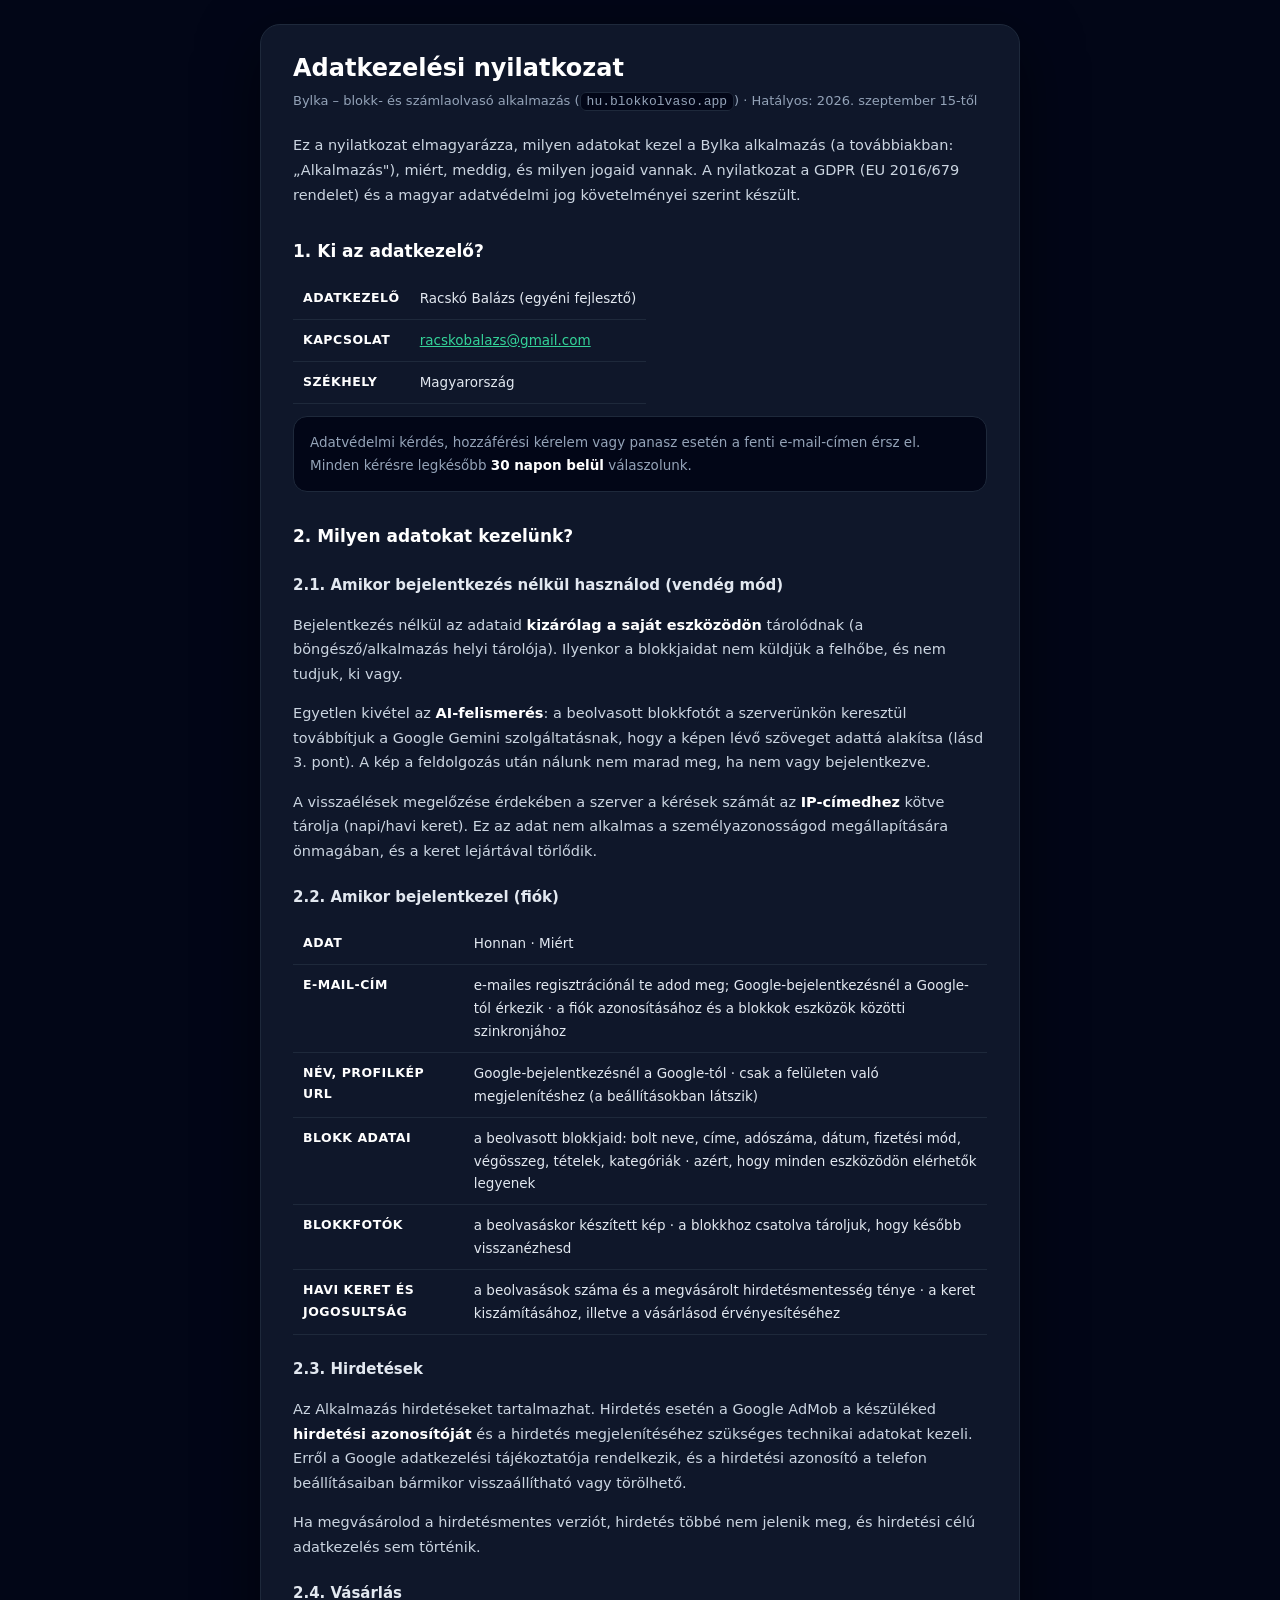
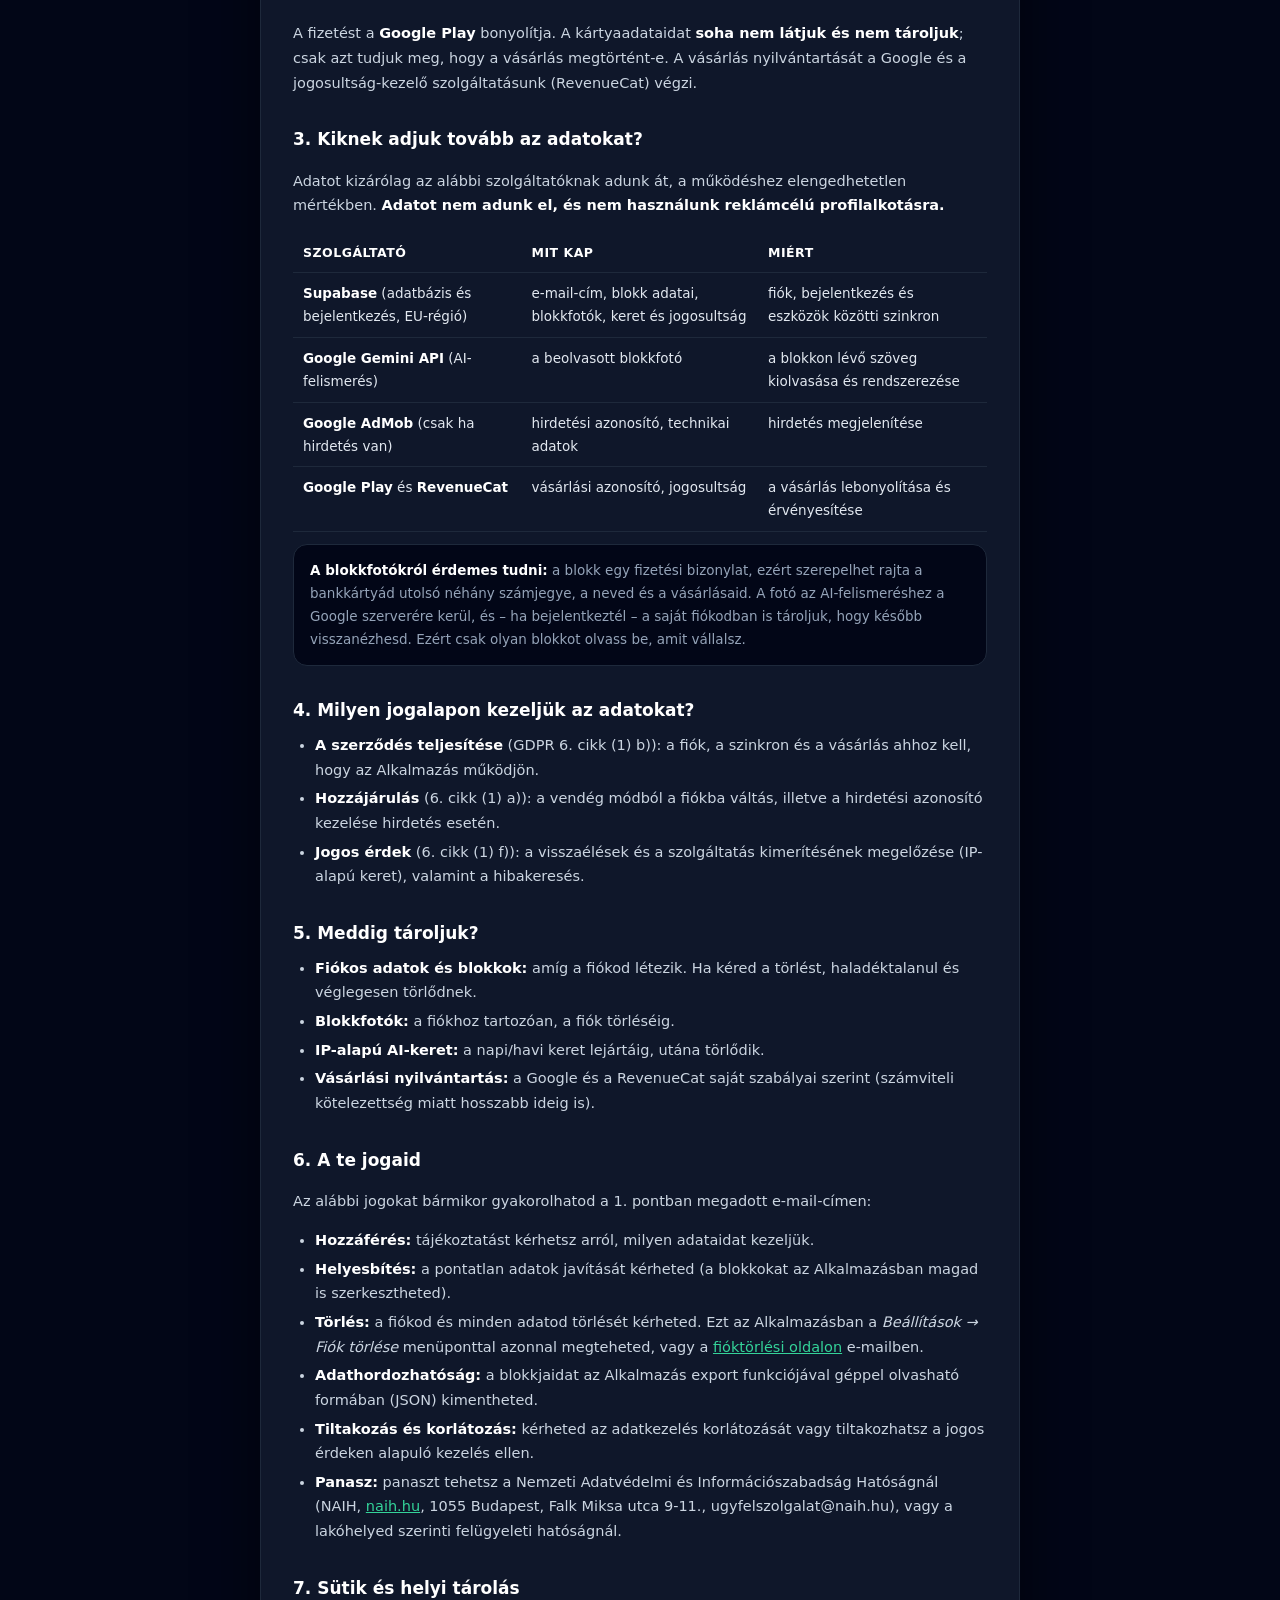
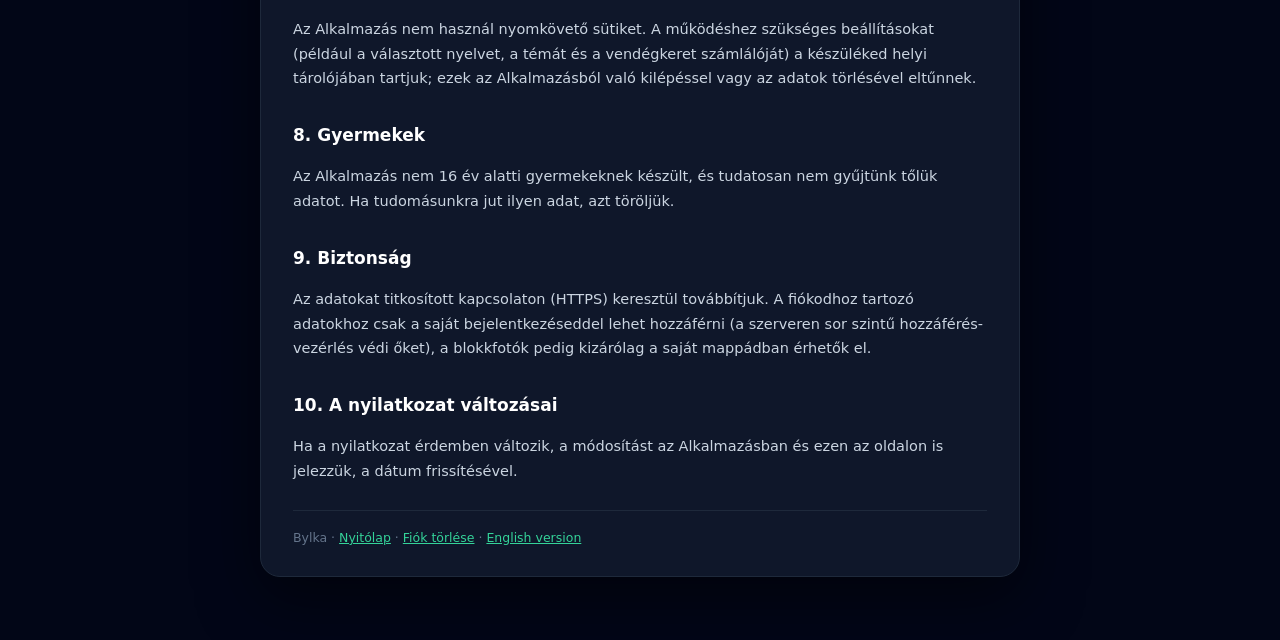
==== privacy-hu.html @ d4166420 "Bylka nyilvanos oldalak: adatkezelesi nyilatkozat (hu/en), fioktorles, nyitolap" ====
<!DOCTYPE html>
<html lang="hu">
<head>
<meta charset="utf-8" />
<meta name="viewport" content="width=device-width, initial-scale=1" />
<title>Adatkezelési nyilatkozat – Bylka</title>
<meta name="description" content="A Bylka blokk- és számlaolvasó alkalmazás adatkezelési nyilatkozata." />
<link rel="stylesheet" href="style.css" />
</head>
<body>
<div class="wrap">
<main class="card">
  <h1>Adatkezelési nyilatkozat</h1>
  <p class="sub">Bylka – blokk- és számlaolvasó alkalmazás (<code>hu.blokkolvaso.app</code>) · Hatályos: 2026. szeptember 15-től</p>

  <p>
    Ez a nyilatkozat elmagyarázza, milyen adatokat kezel a Bylka alkalmazás
    (a továbbiakban: „Alkalmazás"), miért, meddig, és milyen jogaid vannak.
    A nyilatkozat a GDPR (EU 2016/679 rendelet) és a magyar adatvédelmi jog
    követelményei szerint készült.
  </p>

  <h2>1. Ki az adatkezelő?</h2>
  <table>
    <tr><th>Adatkezelő</th><td>Racskó Balázs (egyéni fejlesztő)</td></tr>
    <tr><th>Kapcsolat</th><td><a href="mailto:racskobalazs@gmail.com">racskobalazs@gmail.com</a></td></tr>
    <tr><th>Székhely</th><td>Magyarország</td></tr>
  </table>
  <div class="note">
    Adatvédelmi kérdés, hozzáférési kérelem vagy panasz esetén a fenti
    e-mail-címen érsz el. Minden kérésre legkésőbb <strong>30 napon belül</strong> válaszolunk.
  </div>

  <h2>2. Milyen adatokat kezelünk?</h2>

  <h3>2.1. Amikor bejelentkezés nélkül használod (vendég mód)</h3>
  <p>
    Bejelentkezés nélkül az adataid <strong>kizárólag a saját eszközödön</strong>
    tárolódnak (a böngésző/alkalmazás helyi tárolója). Ilyenkor a blokkjaidat nem
    küldjük a felhőbe, és nem tudjuk, ki vagy.
  </p>
  <p>
    Egyetlen kivétel az <strong>AI-felismerés</strong>: a beolvasott blokkfotót a
    szerverünkön keresztül továbbítjuk a Google Gemini szolgáltatásnak, hogy a
    képen lévő szöveget adattá alakítsa (lásd 3. pont). A kép a feldolgozás után
    nálunk nem marad meg, ha nem vagy bejelentkezve.
  </p>
  <p>
    A visszaélések megelőzése érdekében a szerver a kérések számát az
    <strong>IP-címedhez</strong> kötve tárolja (napi/havi keret). Ez az adat nem
    alkalmas a személyazonosságod megállapítására önmagában, és a keret
    lejártával törlődik.
  </p>

  <h3>2.2. Amikor bejelentkezel (fiók)</h3>
  <table>
    <tr><th>Adat</th><td>Honnan · Miért</td></tr>
    <tr>
      <th>E-mail-cím</th>
      <td>e-mailes regisztrációnál te adod meg; Google-bejelentkezésnél a Google-tól érkezik · a fiók azonosításához és a blokkok eszközök közötti szinkronjához</td>
    </tr>
    <tr>
      <th>Név, profilkép URL</th>
      <td>Google-bejelentkezésnél a Google-tól · csak a felületen való megjelenítéshez (a beállításokban látszik)</td>
    </tr>
    <tr>
      <th>Blokk adatai</th>
      <td>a beolvasott blokkjaid: bolt neve, címe, adószáma, dátum, fizetési mód, végösszeg, tételek, kategóriák · azért, hogy minden eszközödön elérhetők legyenek</td>
    </tr>
    <tr>
      <th>Blokkfotók</th>
      <td>a beolvasáskor készített kép · a blokkhoz csatolva tároljuk, hogy később visszanézhesd</td>
    </tr>
    <tr>
      <th>Havi keret és jogosultság</th>
      <td>a beolvasások száma és a megvásárolt hirdetésmentesség ténye · a keret kiszámításához, illetve a vásárlásod érvényesítéséhez</td>
    </tr>
  </table>

  <h3>2.3. Hirdetések</h3>
  <p>
    Az Alkalmazás hirdetéseket tartalmazhat. Hirdetés esetén a Google AdMob a
    készüléked <strong>hirdetési azonosítóját</strong> és a hirdetés
    megjelenítéséhez szükséges technikai adatokat kezeli. Erről a Google
    adatkezelési tájékoztatója rendelkezik, és a hirdetési azonosító a telefon
    beállításaiban bármikor visszaállítható vagy törölhető.
  </p>
  <p>
    Ha megvásárolod a hirdetésmentes verziót, hirdetés többé nem jelenik meg,
    és hirdetési célú adatkezelés sem történik.
  </p>

  <h3>2.4. Vásárlás</h3>
  <p>
    A fizetést a <strong>Google Play</strong> bonyolítja. A kártyaadataidat
    <strong>soha nem látjuk és nem tároljuk</strong>; csak azt tudjuk meg, hogy a
    vásárlás megtörtént-e. A vásárlás nyilvántartását a Google és a
    jogosultság-kezelő szolgáltatásunk (RevenueCat) végzi.
  </p>

  <h2>3. Kiknek adjuk tovább az adatokat?</h2>
  <p>
    Adatot kizárólag az alábbi szolgáltatóknak adunk át, a működéshez
    elengedhetetlen mértékben. <strong>Adatot nem adunk el, és nem használunk
    reklámcélú profilalkotásra.</strong>
  </p>
  <table>
    <tr><th>Szolgáltató</th><th>Mit kap</th><th>Miért</th></tr>
    <tr>
      <td><strong>Supabase</strong> (adatbázis és bejelentkezés, EU-régió)</td>
      <td>e-mail-cím, blokk adatai, blokkfotók, keret és jogosultság</td>
      <td>fiók, bejelentkezés és eszközök közötti szinkron</td>
    </tr>
    <tr>
      <td><strong>Google Gemini API</strong> (AI-felismerés)</td>
      <td>a beolvasott blokkfotó</td>
      <td>a blokkon lévő szöveg kiolvasása és rendszerezése</td>
    </tr>
    <tr>
      <td><strong>Google AdMob</strong> (csak ha hirdetés van)</td>
      <td>hirdetési azonosító, technikai adatok</td>
      <td>hirdetés megjelenítése</td>
    </tr>
    <tr>
      <td><strong>Google Play</strong> és <strong>RevenueCat</strong></td>
      <td>vásárlási azonosító, jogosultság</td>
      <td>a vásárlás lebonyolítása és érvényesítése</td>
    </tr>
  </table>
  <div class="note">
    <strong>A blokkfotókról érdemes tudni:</strong> a blokk egy fizetési
    bizonylat, ezért szerepelhet rajta a bankkártyád utolsó néhány számjegye,
    a neved és a vásárlásaid. A fotó az AI-felismeréshez a Google szerverére
    kerül, és – ha bejelentkeztél – a saját fiókodban is tároljuk, hogy később
    visszanézhesd. Ezért csak olyan blokkot olvass be, amit vállalsz.
  </div>

  <h2>4. Milyen jogalapon kezeljük az adatokat?</h2>
  <ul>
    <li><strong>A szerződés teljesítése</strong> (GDPR 6. cikk (1) b)): a fiók, a szinkron és a vásárlás ahhoz kell, hogy az Alkalmazás működjön.</li>
    <li><strong>Hozzájárulás</strong> (6. cikk (1) a)): a vendég módból a fiókba váltás, illetve a hirdetési azonosító kezelése hirdetés esetén.</li>
    <li><strong>Jogos érdek</strong> (6. cikk (1) f)): a visszaélések és a szolgáltatás kimerítésének megelőzése (IP-alapú keret), valamint a hibakeresés.</li>
  </ul>

  <h2>5. Meddig tároljuk?</h2>
  <ul>
    <li><strong>Fiókos adatok és blokkok:</strong> amíg a fiókod létezik. Ha kéred a törlést, haladéktalanul és véglegesen törlődnek.</li>
    <li><strong>Blokkfotók:</strong> a fiókhoz tartozóan, a fiók törléséig.</li>
    <li><strong>IP-alapú AI-keret:</strong> a napi/havi keret lejártáig, utána törlődik.</li>
    <li><strong>Vásárlási nyilvántartás:</strong> a Google és a RevenueCat saját szabályai szerint (számviteli kötelezettség miatt hosszabb ideig is).</li>
  </ul>

  <h2>6. A te jogaid</h2>
  <p>Az alábbi jogokat bármikor gyakorolhatod a 1. pontban megadott e-mail-címen:</p>
  <ul>
    <li><strong>Hozzáférés:</strong> tájékoztatást kérhetsz arról, milyen adataidat kezeljük.</li>
    <li><strong>Helyesbítés:</strong> a pontatlan adatok javítását kérheted (a blokkokat az Alkalmazásban magad is szerkesztheted).</li>
    <li><strong>Törlés:</strong> a fiókod és minden adatod törlését kérheted. Ezt az Alkalmazásban a <em>Beállítások → Fiók törlése</em> menüponttal azonnal megteheted, vagy a <a href="fioktorles.html">fióktörlési oldalon</a> e-mailben.</li>
    <li><strong>Adathordozhatóság:</strong> a blokkjaidat az Alkalmazás export funkciójával géppel olvasható formában (JSON) kimentheted.</li>
    <li><strong>Tiltakozás és korlátozás:</strong> kérheted az adatkezelés korlátozását vagy tiltakozhatsz a jogos érdeken alapuló kezelés ellen.</li>
    <li><strong>Panasz:</strong> panaszt tehetsz a Nemzeti Adatvédelmi és Információszabadság Hatóságnál (NAIH, <a href="https://naih.hu" target="_blank" rel="noopener">naih.hu</a>, 1055 Budapest, Falk Miksa utca 9-11., ugyfelszolgalat@naih.hu), vagy a lakóhelyed szerinti felügyeleti hatóságnál.</li>
  </ul>

  <h2>7. Sütik és helyi tárolás</h2>
  <p>
    Az Alkalmazás nem használ nyomkövető sütiket. A működéshez szükséges
    beállításokat (például a választott nyelvet, a témát és a vendégkeret
    számlálóját) a készüléked helyi tárolójában tartjuk; ezek az
    Alkalmazásból való kilépéssel vagy az adatok törlésével eltűnnek.
  </p>

  <h2>8. Gyermekek</h2>
  <p>
    Az Alkalmazás nem 16 év alatti gyermekeknek készült, és tudatosan nem
    gyűjtünk tőlük adatot. Ha tudomásunkra jut ilyen adat, azt töröljük.
  </p>

  <h2>9. Biztonság</h2>
  <p>
    Az adatokat titkosított kapcsolaton (HTTPS) keresztül továbbítjuk. A
    fiókodhoz tartozó adatokhoz csak a saját bejelentkezéseddel lehet hozzáférni
    (a szerveren sor szintű hozzáférés-vezérlés védi őket), a blokkfotók pedig
    kizárólag a saját mappádban érhetők el.
  </p>

  <h2>10. A nyilatkozat változásai</h2>
  <p>
    Ha a nyilatkozat érdemben változik, a módosítást az Alkalmazásban és ezen az
    oldalon is jelezzük, a dátum frissítésével.
  </p>

  <footer>
    Bylka · <a href="index.html">Nyitólap</a> · <a href="fioktorles.html">Fiók törlése</a> ·
    <a href="privacy-en.html">English version</a>
  </footer>
</main>
</div>
</body>
</html>
---- style.css ----
/* Bylka – nyilvános oldalak (adatkezelési nyilatkozat, fióktörlés) közös stílusa. */
:root { color-scheme: dark; }
* { box-sizing: border-box; }
body {
  margin: 0; min-height: 100vh; background: #020617; color: #e2e8f0; padding: 24px 16px 64px;
  font-family: system-ui, -apple-system, "Segoe UI", Roboto, sans-serif; line-height: 1.7;
}
.wrap { max-width: 760px; margin: 0 auto; }
.card {
  background: #0f172a; border: 1px solid #1e293b; border-radius: 20px;
  padding: 28px 32px; box-shadow: 0 20px 60px rgba(0,0,0,.5);
}
h1 { margin: 0 0 6px; font-size: 24px; color: #fff; line-height: 1.3; }
h2 { font-size: 17px; margin: 30px 0 8px; color: #fff; }
h3 { font-size: 15px; margin: 22px 0 6px; color: #e2e8f0; }
p, li { font-size: 14.5px; color: #cbd5e1; }
ul { padding-left: 22px; margin: 8px 0; }
li { margin: 4px 0; }
.sub { margin: 0 0 20px; font-size: 13px; color: #94a3b8; }
a { color: #34d399; }
strong { color: #fff; }
code { background: #020617; border: 1px solid #1e293b; border-radius: 6px; padding: 1px 6px; font-size: 13px; }
table { width: 100%; border-collapse: collapse; margin: 12px 0; font-size: 13.5px; display: block; overflow-x: auto; }
th, td { text-align: left; padding: 9px 10px; border-bottom: 1px solid #1e293b; vertical-align: top; }
th { color: #fff; font-size: 12.5px; text-transform: uppercase; letter-spacing: .04em; }
.note { border: 1px solid #1e293b; background: #020617; border-radius: 14px; padding: 14px 16px; font-size: 13.5px; color: #94a3b8; }
.danger { border: 1px solid rgba(239,68,68,.35); background: rgba(239,68,68,.08); border-radius: 14px; padding: 14px 16px; }
.danger strong { color: #fca5a5; }
label { display: block; font-size: 12px; color: #94a3b8; margin: 18px 0 6px; }
input[type=email], input[type=text] {
  width: 100%; padding: 12px 14px; font-size: 15px; color: #fff;
  background: #020617; border: 1px solid #334155; border-radius: 12px; outline: none;
}
input:focus { border-color: #10b981; }
button {
  width: 100%; margin-top: 14px; padding: 13px 16px; font-size: 15px; font-weight: 700;
  color: #020617; background: #10b981; border: 0; border-radius: 12px; cursor: pointer;
}
button:hover { background: #34d399; }
button.danger-btn { background: #dc2626; color: #fff; }
button.danger-btn:hover { background: #ef4444; }
button:disabled { opacity: .5; cursor: not-allowed; }
.msg { margin-top: 16px; padding: 12px 14px; border-radius: 12px; font-size: 13.5px; display: none; }
.msg.ok { display: block; background: rgba(16,185,129,.12); border: 1px solid rgba(16,185,129,.35); color: #a7f3d0; }
.msg.err { display: block; background: rgba(239,68,68,.12); border: 1px solid rgba(239,68,68,.35); color: #fecaca; }
.msg.info { display: block; background: rgba(59,130,246,.12); border: 1px solid rgba(59,130,246,.35); color: #bfdbfe; }
.hidden { display: none !important; }
.links { display: flex; flex-wrap: wrap; gap: 10px; margin-top: 18px; }
.links a {
  flex: 1 1 200px; text-align: center; text-decoration: none; padding: 12px 16px;
  border: 1px solid #1e293b; border-radius: 12px; color: #e2e8f0; font-size: 14px; font-weight: 600;
}
.links a:hover { border-color: #10b981; color: #6ee7b7; }
footer { margin-top: 26px; padding-top: 16px; border-top: 1px solid #1e293b; font-size: 12.5px; color: #64748b; }
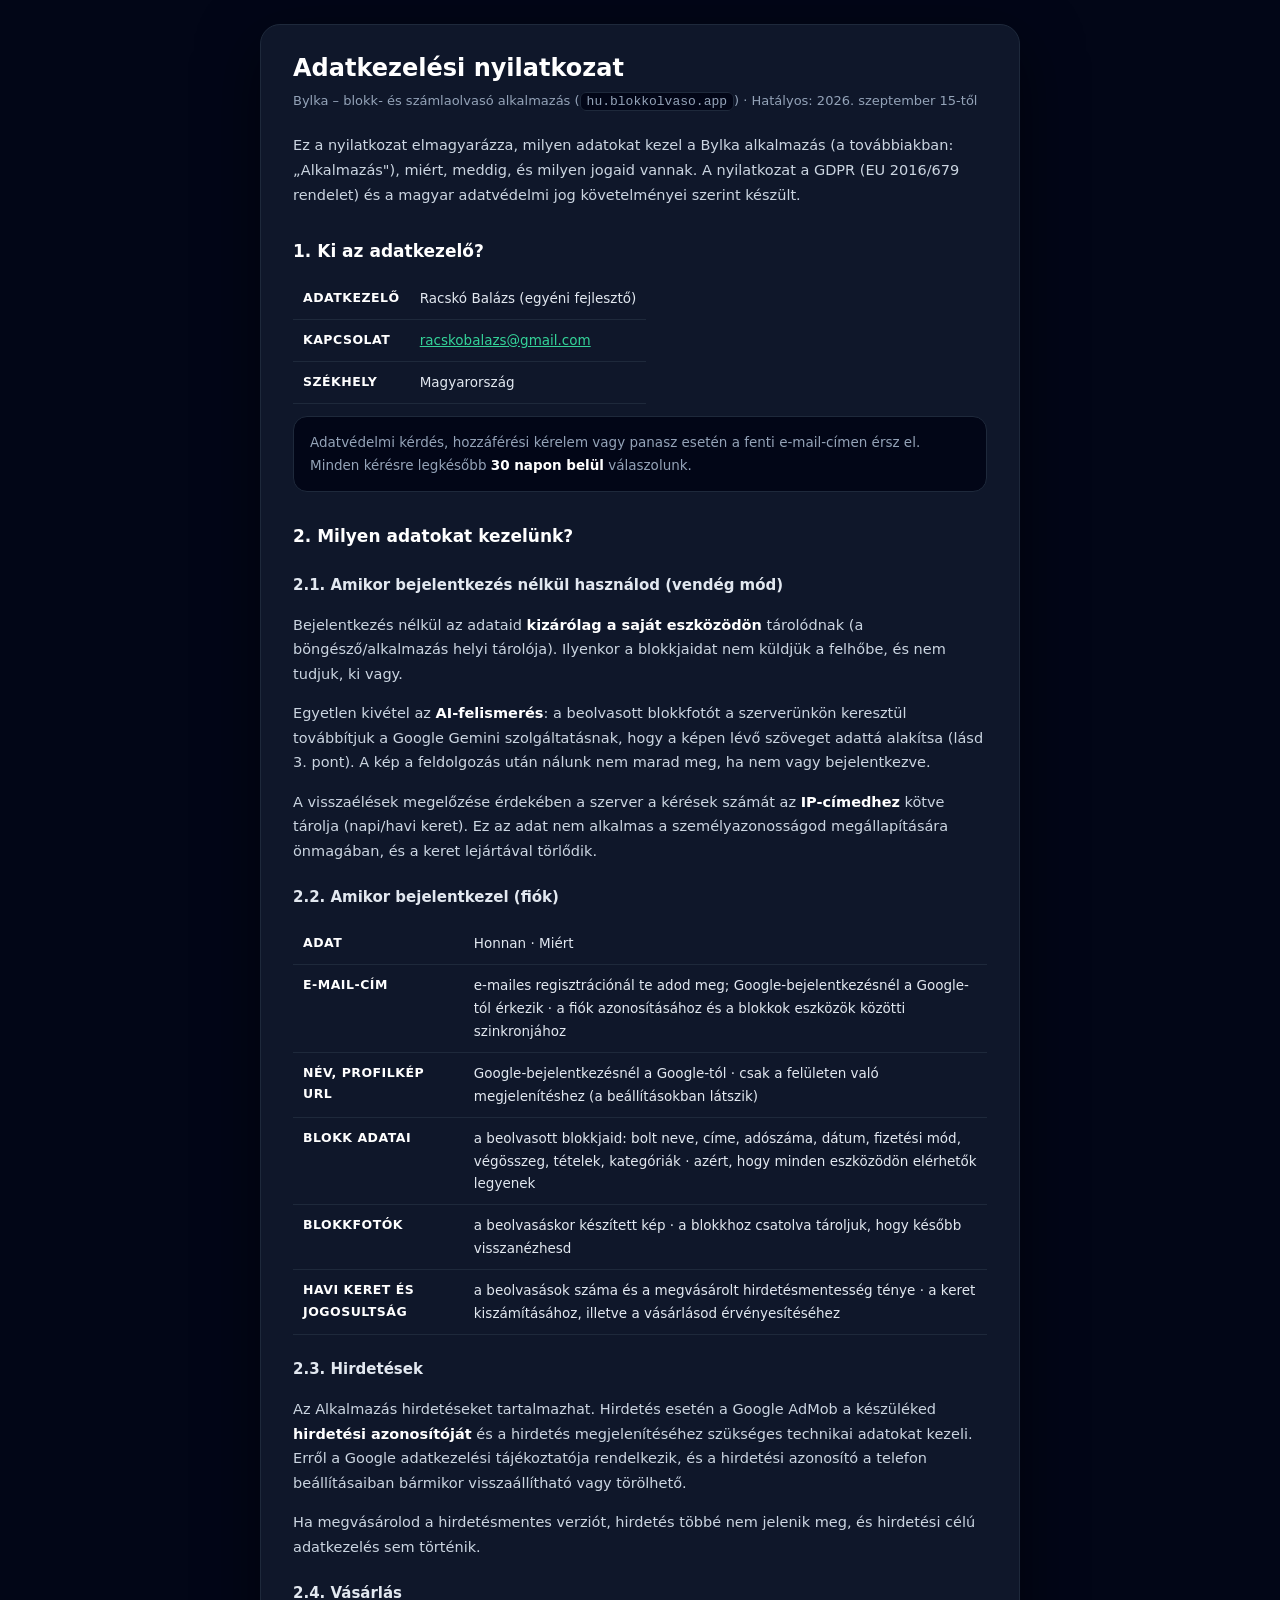
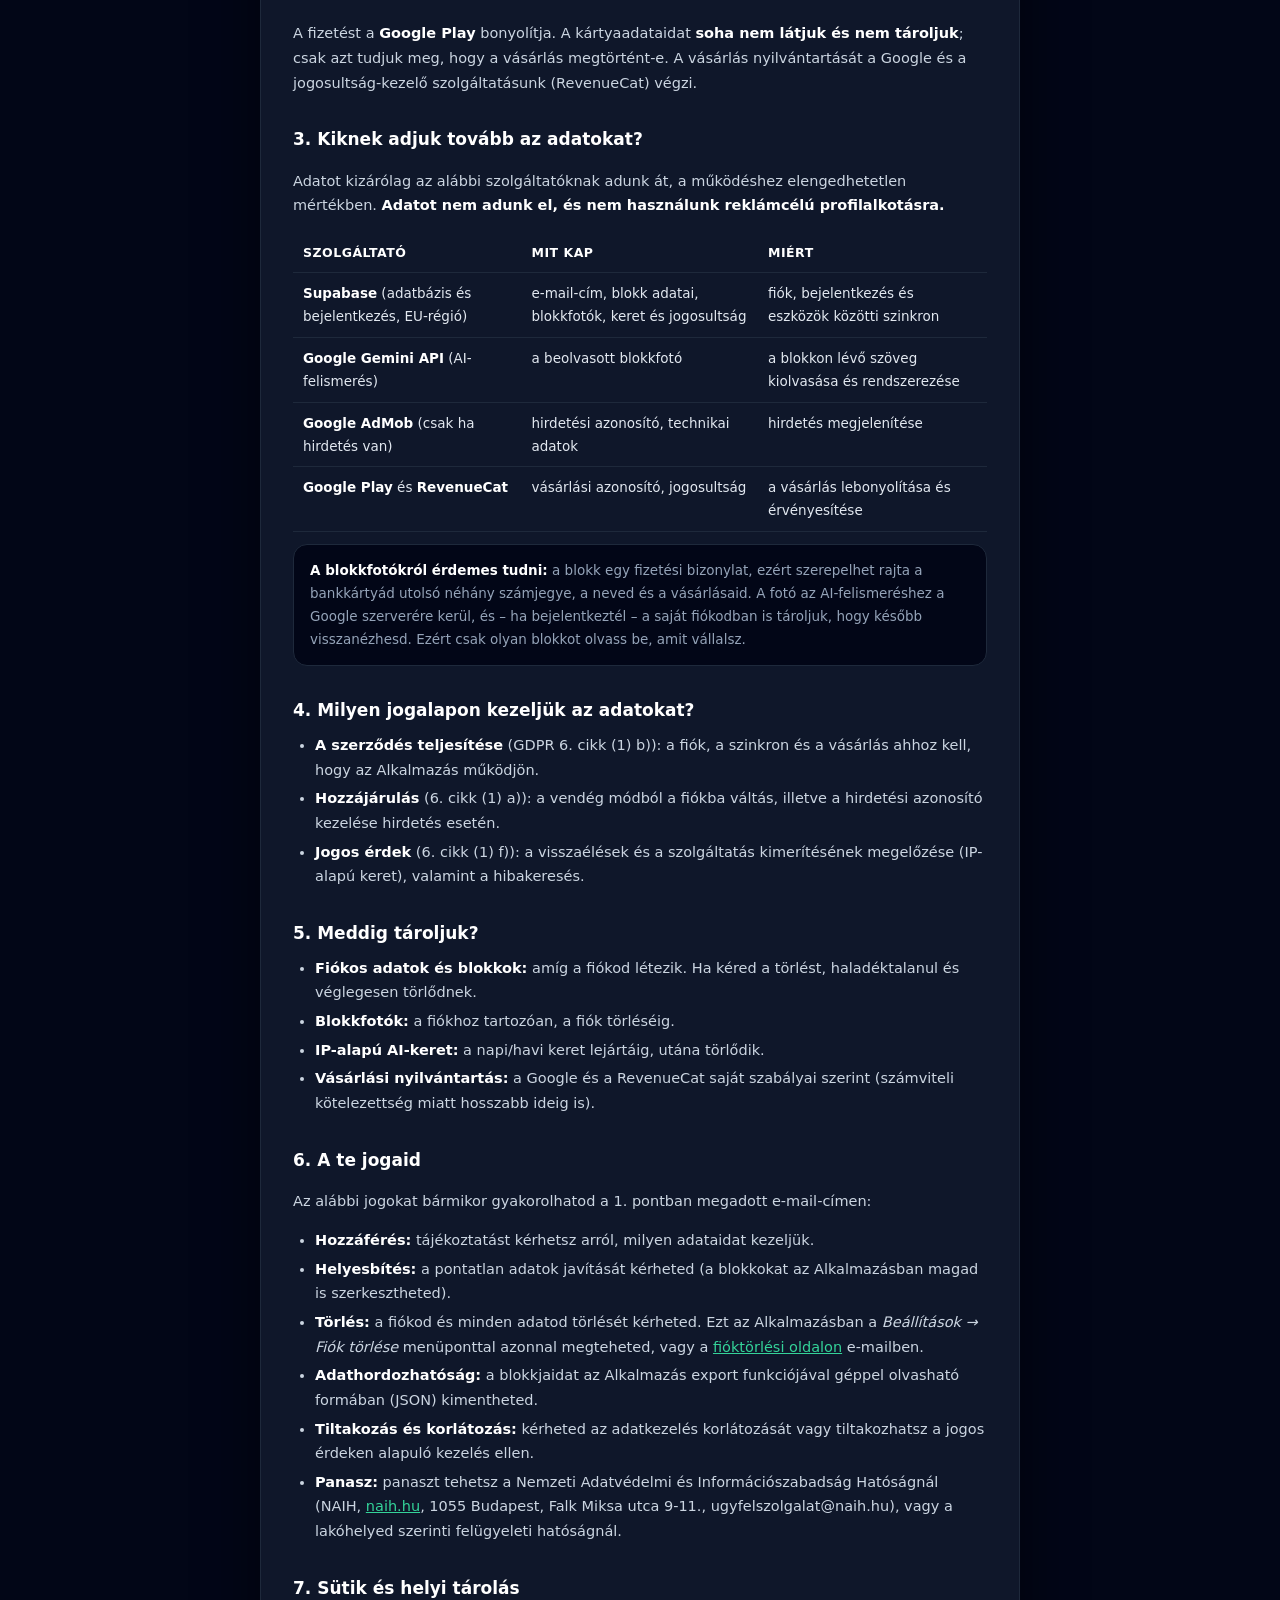
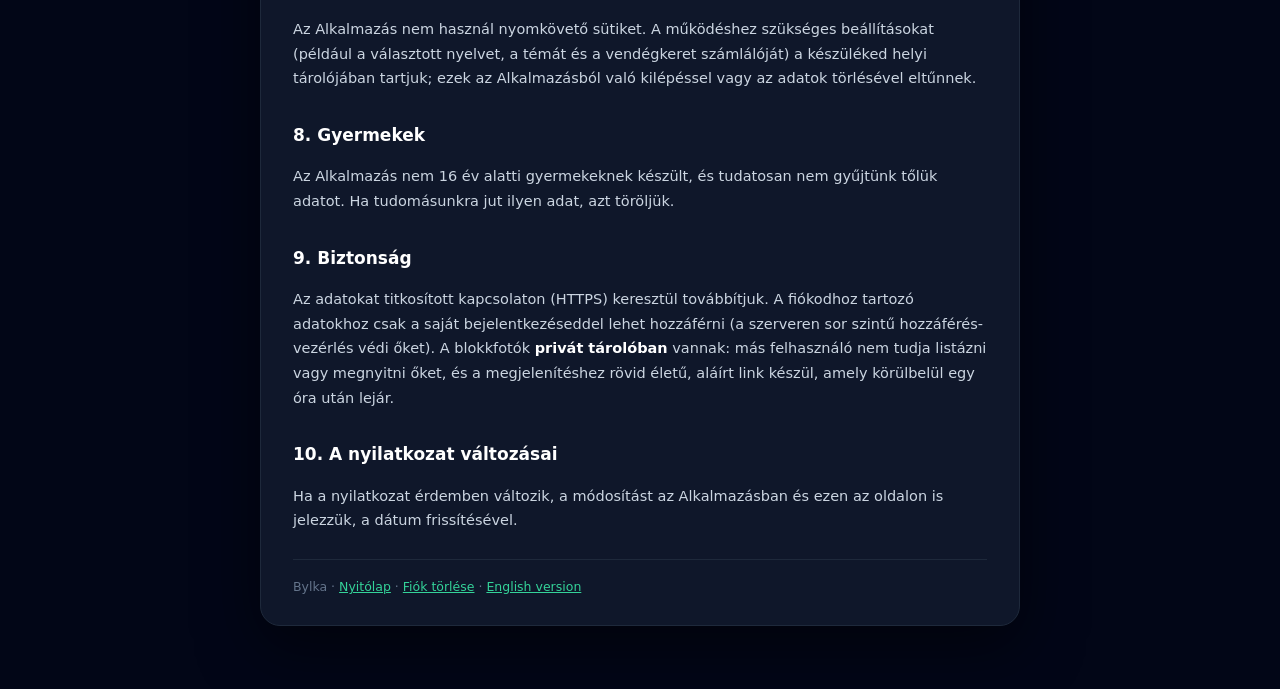
==== commit e1878b05: "Adatkezelesi nyilatkozat: a fotok privat taroloban vannak (alairt linkkel)" ====
--- a/privacy-hu.html
+++ b/privacy-hu.html
@@ -179,8 +179,10 @@
   <p>
     Az adatokat titkosított kapcsolaton (HTTPS) keresztül továbbítjuk. A
     fiókodhoz tartozó adatokhoz csak a saját bejelentkezéseddel lehet hozzáférni
-    (a szerveren sor szintű hozzáférés-vezérlés védi őket), a blokkfotók pedig
-    kizárólag a saját mappádban érhetők el.
+    (a szerveren sor szintű hozzáférés-vezérlés védi őket). A blokkfotók
+    <strong>privát tárolóban</strong> vannak: más felhasználó nem tudja
+    listázni vagy megnyitni őket, és a megjelenítéshez rövid életű, aláírt link
+    készül, amely körülbelül egy óra után lejár.
   </p>
 
   <h2>10. A nyilatkozat változásai</h2>
